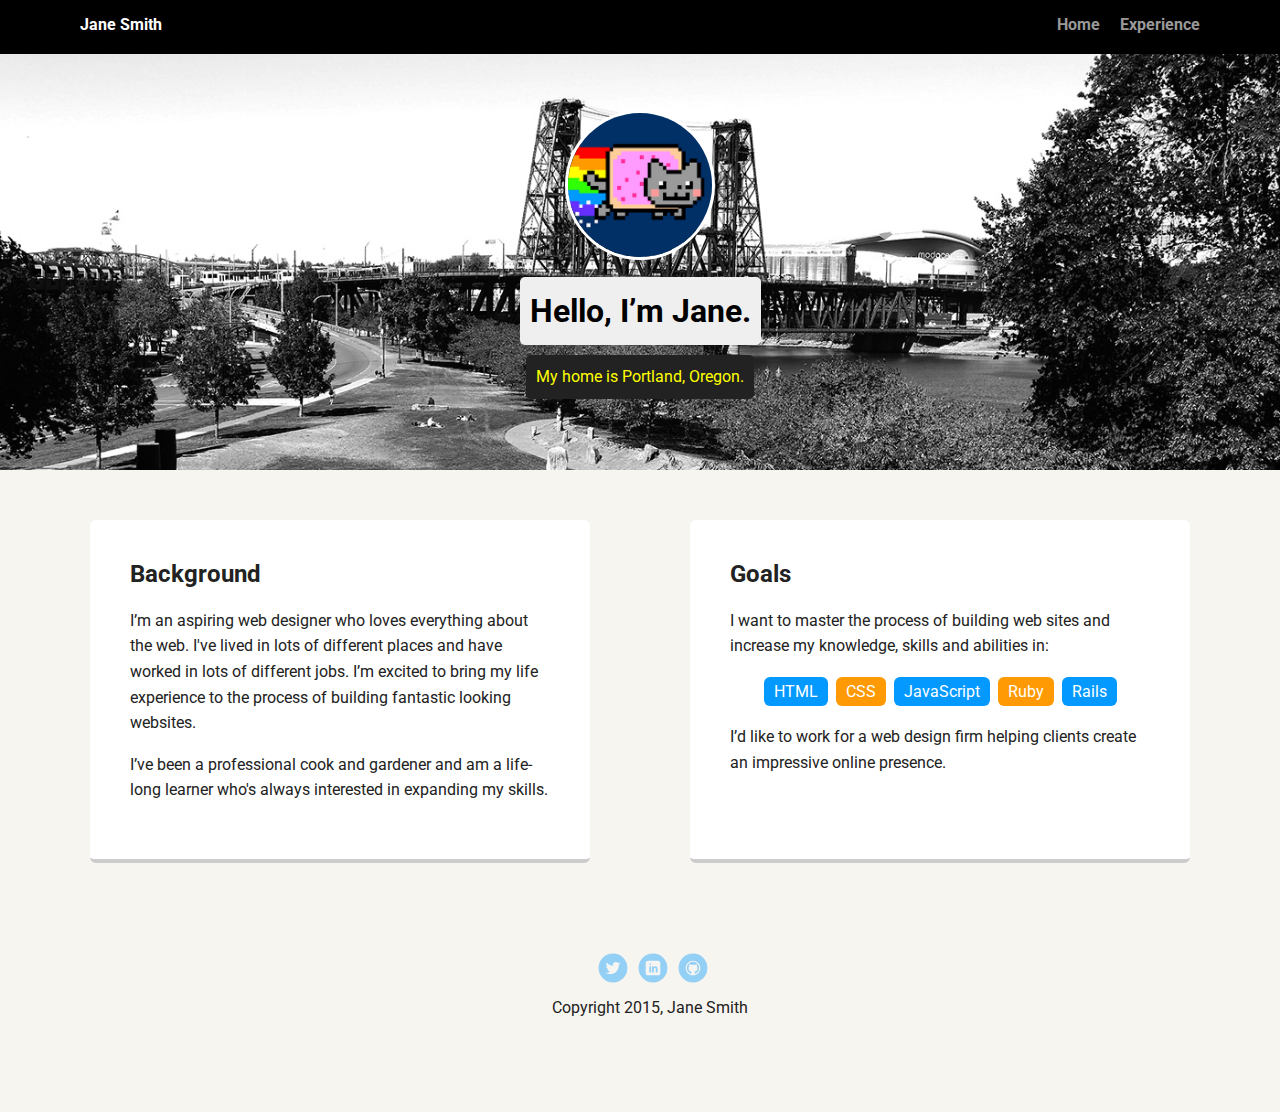
==== index.html @ 0ae4dfca "Added project files" ====
<!doctype html>
<html lang="en">
<head>
  <meta charset="utf-8">
  <title>Jane Smith's Profile</title>
  <meta name="viewport" content="width=device-width, initial-scale=1.0">
  <link rel="stylesheet" href="styles.css">
  <link href="https://fonts.googleapis.com/css?family=Muli%7CRoboto:400,300,500,700,900" rel="stylesheet"></head>
  <body>

    <div class="main-nav">
        <ul class="nav">
          <li class="name">Jane Smith</li>
          <li><a href="#">Home</a></li>
          <li><a href="#">Experience</a></li>
        </ul>
    </div>

    <header>
      <img src="images/me.png" alt="Drawing of Jane Smith" class="profile-image">
      <h1 class="tag name">Hello, I’m Jane.</h1>
      <p class="tag location">My home is Portland, Oregon.</p>
    </header>

    <main class="flex">
      <div class="card">
        <h2>Background</h2>
        <p>I’m an aspiring web designer who loves everything about the web. I've lived in lots of different places and have worked in lots of different jobs. I’m excited to bring my life experience to the process of building fantastic looking websites.</p>
        <p>I’ve been a professional cook and gardener and am a life-long learner who's always interested in expanding my skills.</p>
      </div> 

      <div class="card">
        <h2>Goals</h2>
        <p>I want to master the process of building web sites and increase my knowledge, skills and abilities in:</p>
        <ul class="skills">
          <li>HTML</li>
          <li>CSS</li>
          <li>JavaScript</li>
          <li>Ruby</li>
          <li>Rails</li>
        </ul>
        <p>I’d like to work for a web design firm helping clients create an impressive online presence.</p>
      </div> 

    </main>
    <footer>
      <ul>
        <li><a href="#" class="social twitter">Twitter</a></li>
        <li><a href="#" class="social linkedin">LinkedIn</a></li>
        <li><a href="#" class="social github">Github</a></li>
      </ul>
      <p class="copyright">Copyright 2015, Jane Smith</p>
    </footer>
  </body>
  </html>
---- styles.css ----
/* Global Layout Set-up */
* { 
  box-sizing: border-box;
}
  
body {
  margin: 0;
  padding: 0;
  text-align: center;
  font-family: 'Roboto', sans-serif;
  color: #222;
  background: #f7f5f0;
}
/* Link Styles */

a {
  text-decoration: none;
  color: #999;
}
a:hover {
  color: #6633ff;
}

/* Section Styles */

.main-nav {
  width: 100%;
  background: black;
  min-height: 30px;
  padding: 10px;
  position: fixed;
  text-align: center;
}
.nav {
  display: flex;
  justify-content: space-around;
  font-weight: 700;
  list-style-type: none;
  margin: 0 auto;
  padding: 0;
}

.nav .name {
    display: block;
    margin-right: auto;
    color: white;
}
.nav li {
  padding: 5px 10px 10px 10px;
}
.nav a {
  transition: all .5s;
}
.nav a:hover {
  color: white
}

header {
  text-align: center;
  background: url('images/portland.jpg') no-repeat top center ;
  background-size: cover;
  overflow: hidden;
  padding-top: 60px;
}
header {
  line-height: 1.5;
}
header .profile-image {
  margin-top: 50px;
  width: 150px;
  height: 150px;
  border-radius: 50%;
  border: 3px solid white;
  transition: all .5s;
}
header .profile-image:hover {
  transform: scale(1.2) rotate(5deg);
}
.tag {
  background-color: #efefef;
  color: black;
  padding: 10px;
  border-radius: 5px;
  display: table;
  margin: 10px auto;
} 
.location {
  background-color: #222;
  color: yellow;
}
.card {
  margin: 30px;
  padding: 20px 40px 40px;
  max-width: 500px;
  text-align: left;
  background: #fff;
  border-bottom: 4px solid #ccc;
  border-radius: 6px;
  transition: all .5s;
}
.card:hover {
  border-color: #ff99ff;
}

ul.skills {
  padding: 0;
  text-align: center;
}

.skills li {
  border-radius: 6px;
  display: inline-block;
  background: #ff9904;
  color: white;
  padding: 5px 10px;
  margin: 2px;
}

.skills li:nth-child(odd) {
  background: #0399ff;
}

footer {
  width: 100%;
  min-height: 30px;
  padding: 20px 0 40px 20px;
}

footer .copyright {
  top: -8px;
  font-size: .75em;
}

footer ul {
  list-style-type: none;
  margin: 0;
  padding: 0;
}

footer ul li {
  display: inline-block;
}

a.social {
  display: inline-block;
  text-indent: -9999px;
  margin-left: 5px;
  width: 30px;
  height: 30px;
  background-size: 30px 30px;
  opacity: .4;
  transition: all .5s;
}
a.twitter {
  background-image: url(images/twitter.svg);
}
a.linkedin {
  background-image: url(images/linkedin.svg);
}
a.github {
  background-image: url(images/github.svg);
}
a.social:hover {
  opacity: 1;
}
.clearfix {
  clear: both;
}

/* Styles for larger screens */
@media screen and (min-width: 720px) {
  
  .flex {
      display: -ms-flexbox;      /* TWEENER - IE 10 */
      display: flex; 
      max-width: 1200px;
      -ms-flex-pack: distribute;
      justify-content: space-around;
      margin: 0 auto;
  }

  header {
    min-height: 470px;
  }

  .nav {
    max-width: 1200px;
    padding: 0 30px;
  }


  main {
    padding-top: 20px;
  }

  main p {
    line-height: 1.6em;
  }

  footer {
    font-size: 1.3em;
    max-width: 1200px;
    margin: 40px auto;
  }

}
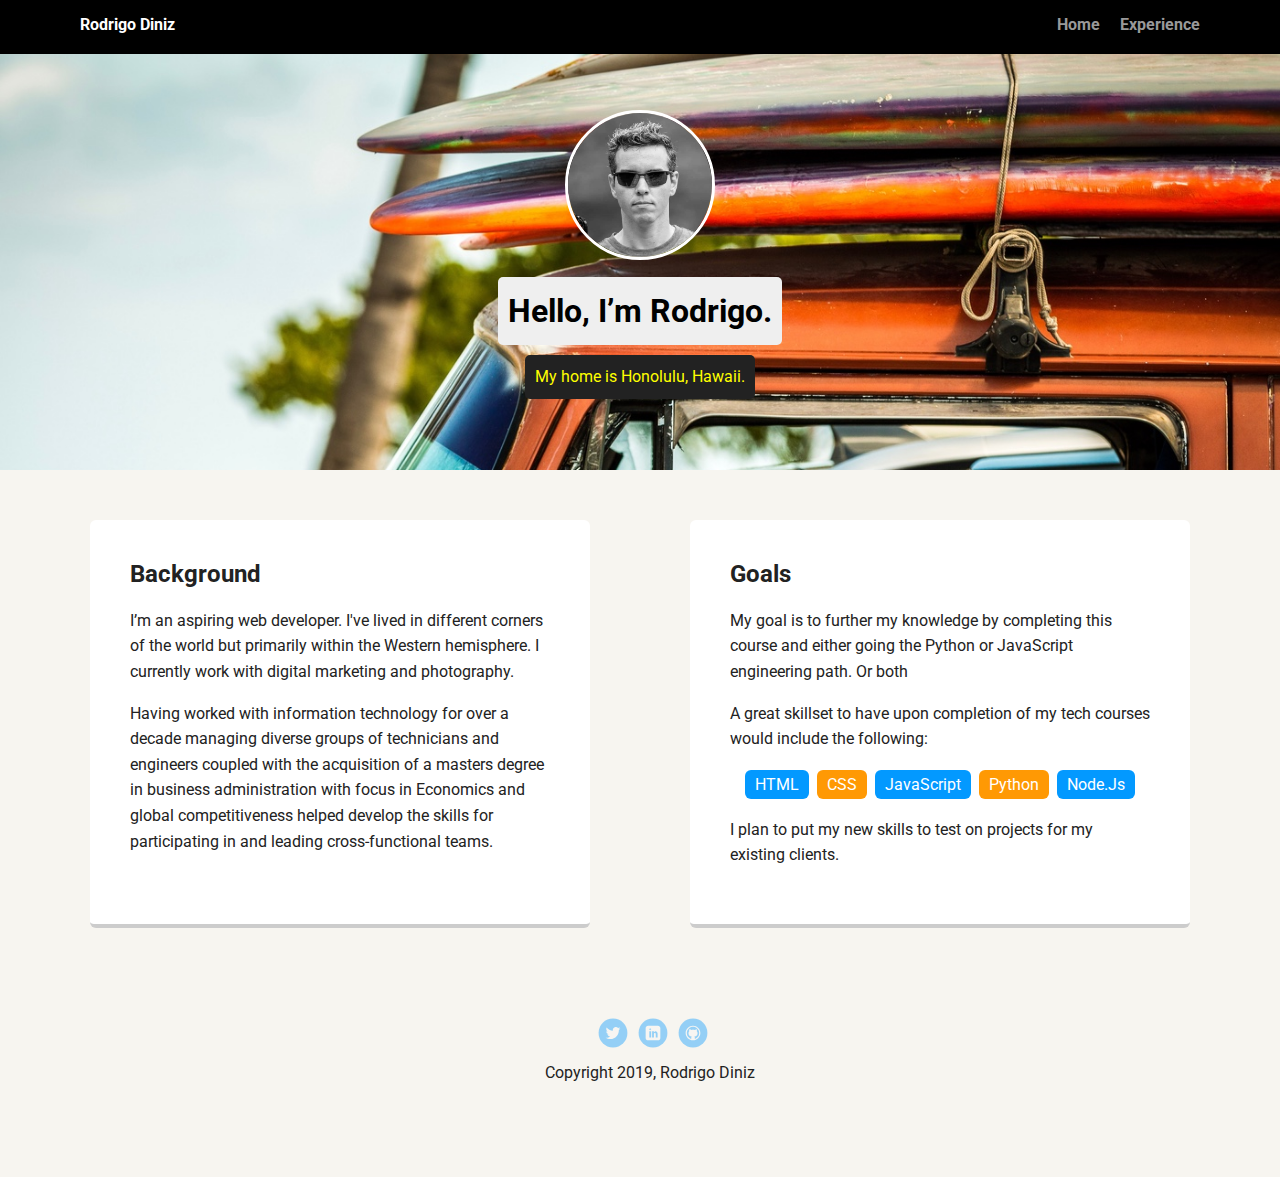
==== commit 535ad922: "Added images and changed descriptions" ====
--- a/index.html
+++ b/index.html
@@ -2,7 +2,7 @@
 <html lang="en">
 <head>
   <meta charset="utf-8">
-  <title>Jane Smith's Profile</title>
+  <title>Rodrigo Diniz's Profile</title>
   <meta name="viewport" content="width=device-width, initial-scale=1.0">
   <link rel="stylesheet" href="styles.css">
   <link href="https://fonts.googleapis.com/css?family=Muli%7CRoboto:400,300,500,700,900" rel="stylesheet"></head>
@@ -10,46 +10,54 @@
 
     <div class="main-nav">
         <ul class="nav">
-          <li class="name">Jane Smith</li>
+          <li class="name">Rodrigo Diniz</li>
           <li><a href="#">Home</a></li>
           <li><a href="#">Experience</a></li>
         </ul>
     </div>
 
     <header>
-      <img src="images/me.png" alt="Drawing of Jane Smith" class="profile-image">
-      <h1 class="tag name">Hello, I’m Jane.</h1>
-      <p class="tag location">My home is Portland, Oregon.</p>
+      <img src="images/profile.jpg" alt="Grey Image of Rodrigo Diniz" class="profile-image">
+      <h1 class="tag name">Hello, I’m Rodrigo.</h1>
+      <p class="tag location">My home is Honolulu, Hawaii.</p>
     </header>
 
     <main class="flex">
       <div class="card">
         <h2>Background</h2>
-        <p>I’m an aspiring web designer who loves everything about the web. I've lived in lots of different places and have worked in lots of different jobs. I’m excited to bring my life experience to the process of building fantastic looking websites.</p>
-        <p>I’ve been a professional cook and gardener and am a life-long learner who's always interested in expanding my skills.</p>
-      </div> 
+        <p>I’m an aspiring web developer. I've lived in different corners of the world but primarily within the
+          Western hemisphere.
+          I currently work with digital marketing and photography.</p><p>Having worked with information technology for
+            over a decade managing diverse groups of technicians and engineers coupled with the acquisition of a
+            masters degree in business administration with focus in
+            Economics and global competitiveness helped develop the skills for participating
+            in and leading cross-functional teams. </p>
+
+      </div>
 
       <div class="card">
         <h2>Goals</h2>
-        <p>I want to master the process of building web sites and increase my knowledge, skills and abilities in:</p>
+        <p>My goal is to further my knowledge by completing this course and either going the Python or JavaScript
+          engineering path. Or both</p>
+          <p>A great skillset to have upon completion of my tech courses would include the following:</p>
         <ul class="skills">
           <li>HTML</li>
           <li>CSS</li>
           <li>JavaScript</li>
-          <li>Ruby</li>
-          <li>Rails</li>
+          <li>Python</li>
+          <li>Node.Js</li>
         </ul>
-        <p>I’d like to work for a web design firm helping clients create an impressive online presence.</p>
-      </div> 
+        <p>I plan to put my new skills to test on projects for my existing clients.</p>
+      </div>
 
     </main>
     <footer>
       <ul>
-        <li><a href="#" class="social twitter">Twitter</a></li>
-        <li><a href="#" class="social linkedin">LinkedIn</a></li>
-        <li><a href="#" class="social github">Github</a></li>
+        <li><a href="https://twitter.com/hodreegoo" class="social twitter" target="_blank">Twitter</a></li>
+        <li><a href="https://www.linkedin.com/in/rodrigo-diniz-hi/" class="social linkedin" target="_blank">LinkedIn</a></li>
+        <li><a href="https://github.com/dezcool" class="social github" target="_blank">Github</a></li>
       </ul>
-      <p class="copyright">Copyright 2015, Jane Smith</p>
+      <p class="copyright">Copyright 2019, Rodrigo Diniz</p>
     </footer>
   </body>
   </html>
--- a/styles.css
+++ b/styles.css
@@ -1,8 +1,8 @@
 /* Global Layout Set-up */
-* { 
+* {
   box-sizing: border-box;
 }
-  
+
 body {
   margin: 0;
   padding: 0;
@@ -57,7 +57,7 @@
 
 header {
   text-align: center;
-  background: url('images/portland.jpg') no-repeat top center ;
+  background: url('images/hawaii-bg.jpg') no-repeat top center ;
   background-size: cover;
   overflow: hidden;
   padding-top: 60px;
@@ -83,7 +83,7 @@
   border-radius: 5px;
   display: table;
   margin: 10px auto;
-} 
+}
 .location {
   background-color: #222;
   color: yellow;
@@ -169,10 +169,10 @@
 
 /* Styles for larger screens */
 @media screen and (min-width: 720px) {
-  
+
   .flex {
       display: -ms-flexbox;      /* TWEENER - IE 10 */
-      display: flex; 
+      display: flex;
       max-width: 1200px;
       -ms-flex-pack: distribute;
       justify-content: space-around;
@@ -204,4 +204,3 @@
   }
 
 }
-
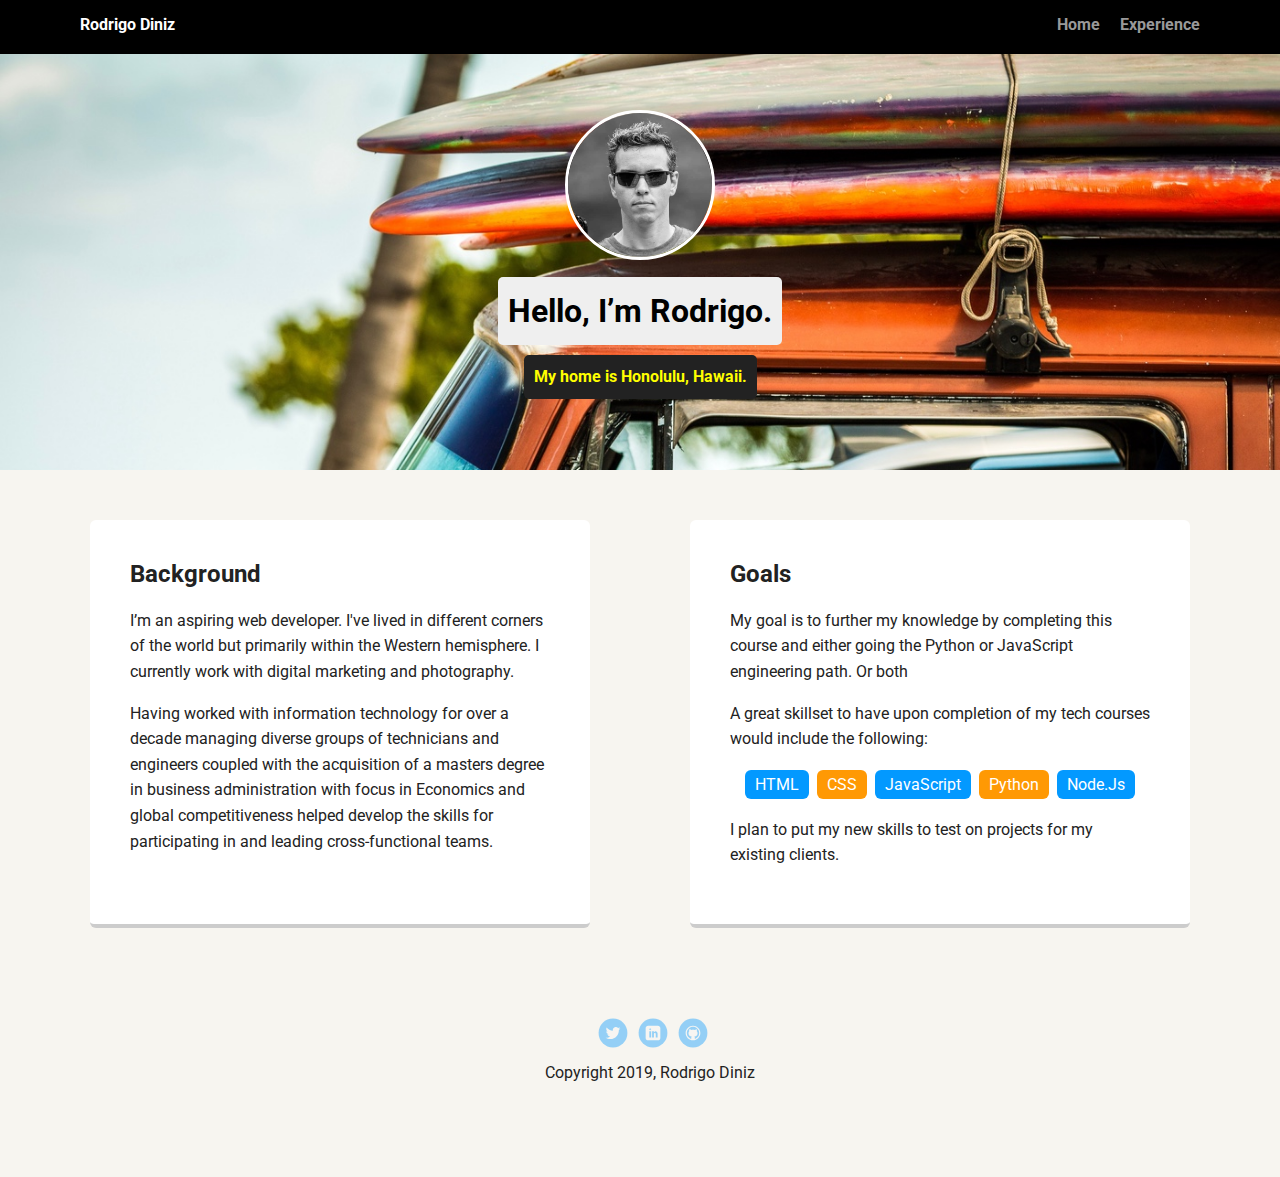
==== commit 583d3621: "Created an Experience page and filled all descriptions" ====
--- a/index.html
+++ b/index.html
@@ -11,15 +11,15 @@
     <div class="main-nav">
         <ul class="nav">
           <li class="name">Rodrigo Diniz</li>
-          <li><a href="#">Home</a></li>
-          <li><a href="#">Experience</a></li>
+          <li><a href="index.html">Home</a></li>
+          <li><a href="experience.html">Experience</a></li>
         </ul>
     </div>
 
     <header>
       <img src="images/profile.jpg" alt="Grey Image of Rodrigo Diniz" class="profile-image">
       <h1 class="tag name">Hello, I’m Rodrigo.</h1>
-      <p class="tag location">My home is Honolulu, Hawaii.</p>
+      <p class="tag location"><strong>My home is Honolulu, Hawaii.</strong></p>
     </header>
 
     <main class="flex">
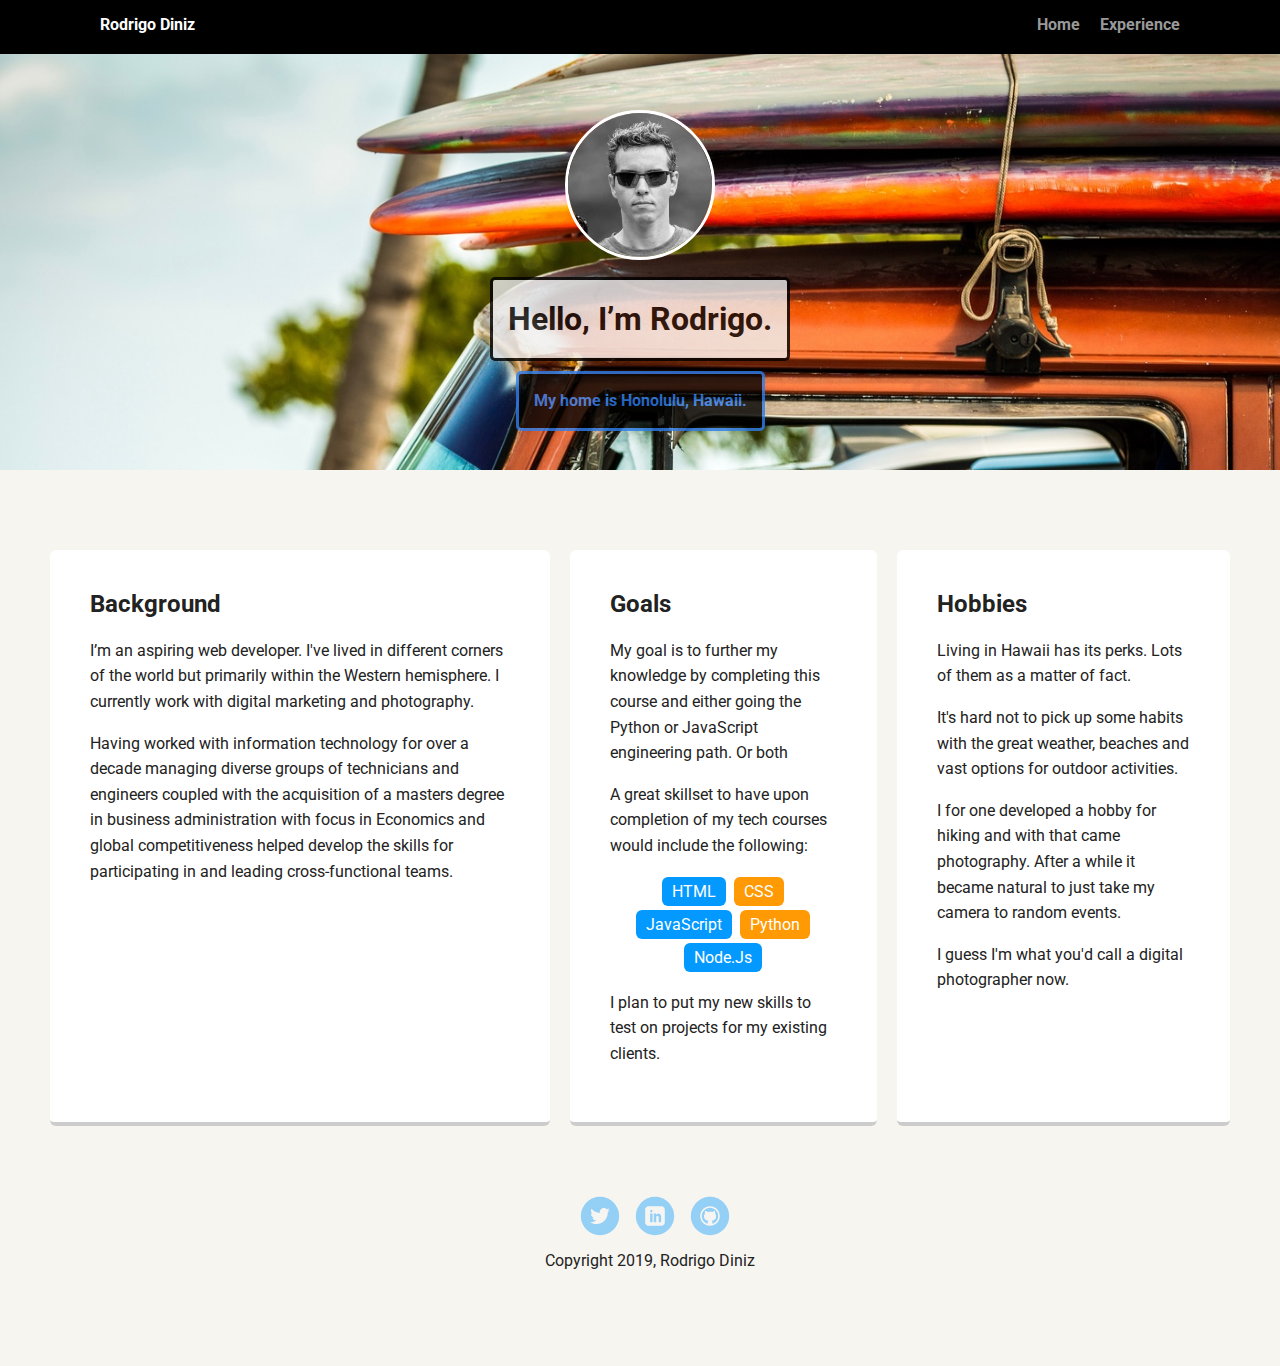
==== commit eae5d686: "Made changes to the CSS - tag, card" ====
--- a/index.html
+++ b/index.html
@@ -50,6 +50,16 @@
         <p>I plan to put my new skills to test on projects for my existing clients.</p>
       </div>
 
+      <div class="card">
+        <h2>Hobbies</h2>
+        <p>Living in Hawaii has its perks. Lots of them as a matter of fact. </p>
+          <p>It's hard not to pick up some habits with the great weather, beaches and vast options for outdoor activities.</p>
+
+        <p>I for one developed a hobby for hiking and with that came photography.
+          After a while it became natural to just take my camera to random events.</p>
+          <p>I guess I'm what you'd call a digital photographer now. </p>
+      </div>
+
     </main>
     <footer>
       <ul>
--- a/styles.css
+++ b/styles.css
@@ -40,6 +40,16 @@
   padding: 0;
 }
 
+.experience {
+  display: grid;
+  background-color: #efefef;
+  color: black;
+  padding: 15px;
+  border-radius: 5px;
+  display: table;
+  margin: 10px auto;
+}
+
 .nav .name {
     display: block;
     margin-right: auto;
@@ -74,22 +84,25 @@
   transition: all .5s;
 }
 header .profile-image:hover {
-  transform: scale(1.2) rotate(5deg);
+  transform: scale(1.5) rotate(30deg);
 }
 .tag {
   background-color: #efefef;
   color: black;
-  padding: 10px;
+  padding: 15px;
   border-radius: 5px;
+  border: 3px solid;
+  opacity: 0.8;
   display: table;
   margin: 10px auto;
 }
 .location {
-  background-color: #222;
-  color: yellow;
+  background-color: black;
+  color: #2e7eed;
 }
 .card {
-  margin: 30px;
+  margin: 10px;
+  margin-top: 60px;
   padding: 20px 40px 40px;
   max-width: 500px;
   text-align: left;
@@ -99,7 +112,23 @@
   transition: all .5s;
 }
 .card:hover {
-  border-color: #ff99ff;
+  border-color: #2e7eed;
+}
+
+.cardsec {
+  margin: 50px;
+  padding: 20px 40px 30px;
+  max-width: 500px;
+  text-align: left;
+  background: white;
+  color: black;
+  border-bottom: 4px solid #ccc;
+  border-radius: 6px;
+  transition: all .5s;
+
+}
+.cardsec:hover {
+  border-color: #2e7eed;
 }
 
 ul.skills {
@@ -144,10 +173,10 @@
 a.social {
   display: inline-block;
   text-indent: -9999px;
-  margin-left: 5px;
-  width: 30px;
-  height: 30px;
-  background-size: 30px 30px;
+  margin-left: 10px;
+  width: 40px;
+  height: 40px;
+  background-size: 40px 40px;
   opacity: .4;
   transition: all .5s;
 }
@@ -185,7 +214,7 @@
 
   .nav {
     max-width: 1200px;
-    padding: 0 30px;
+    padding: 0 50px;
   }
 
 
